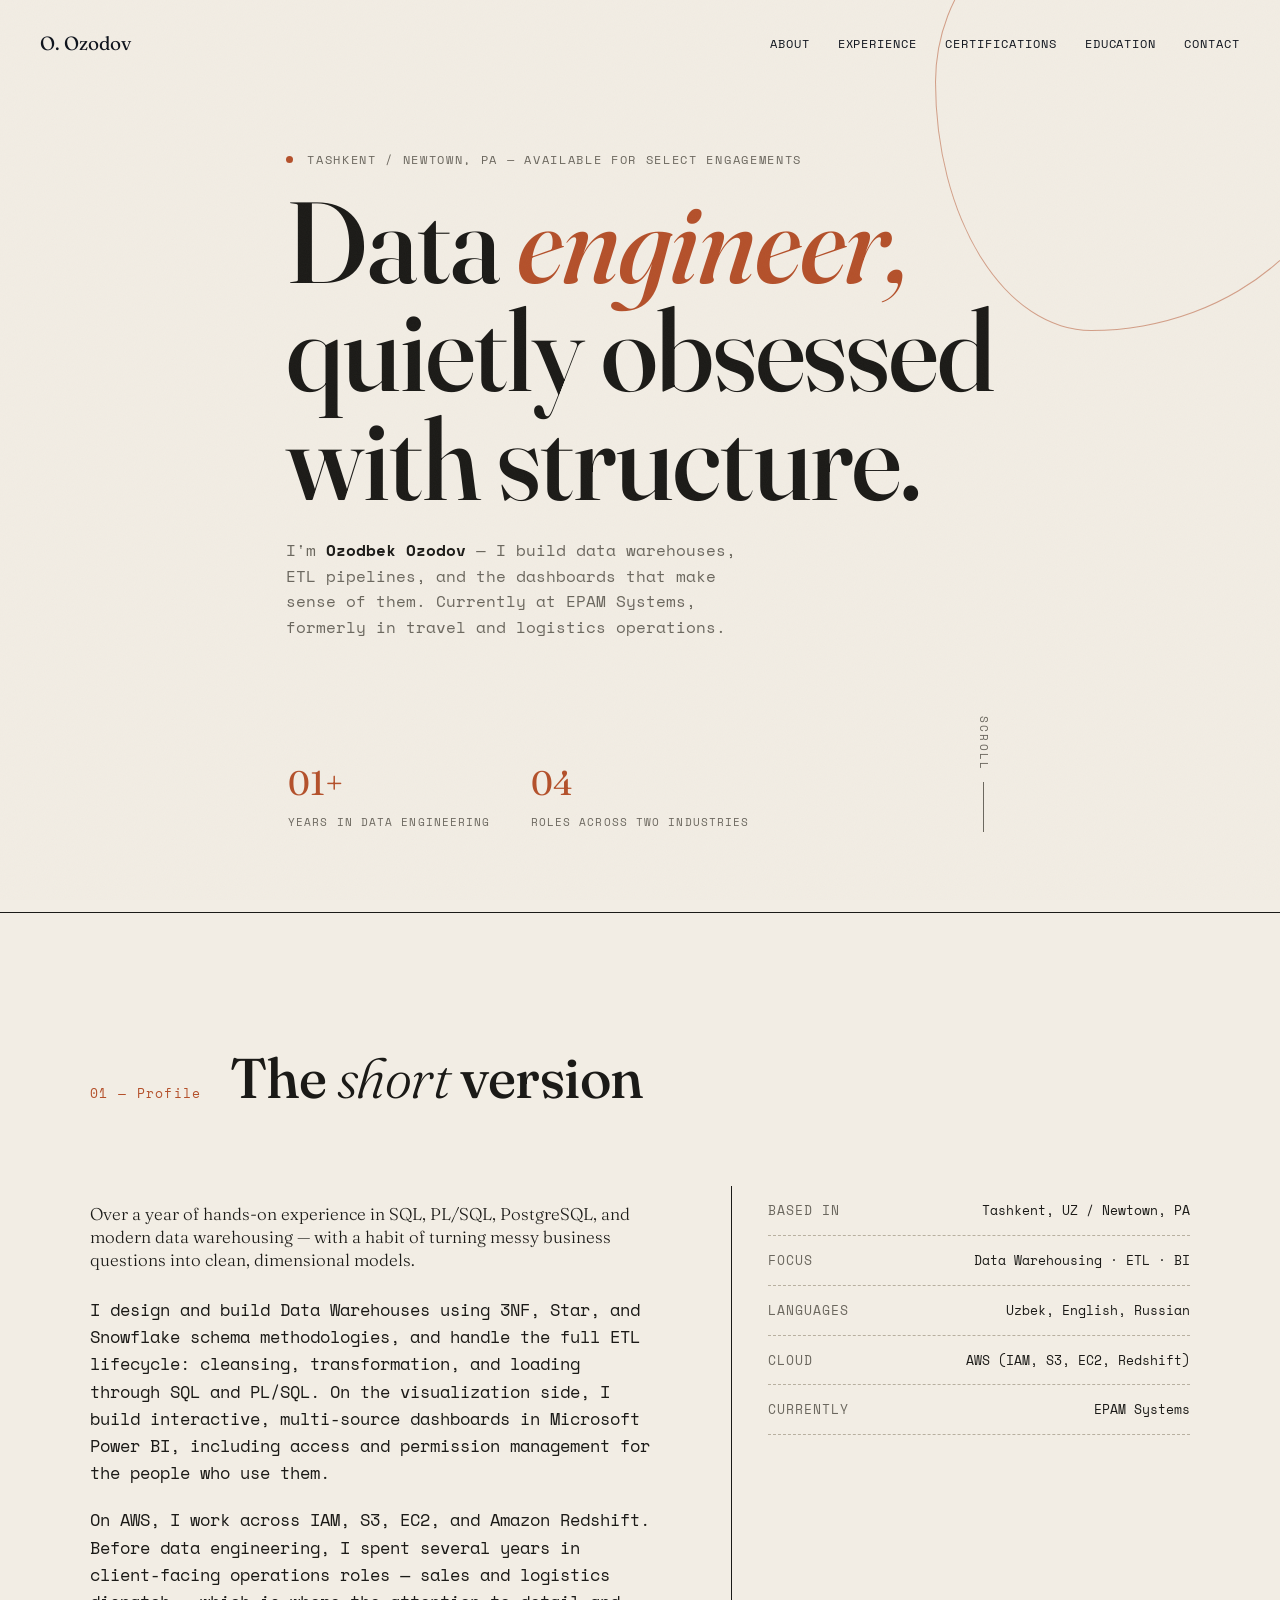
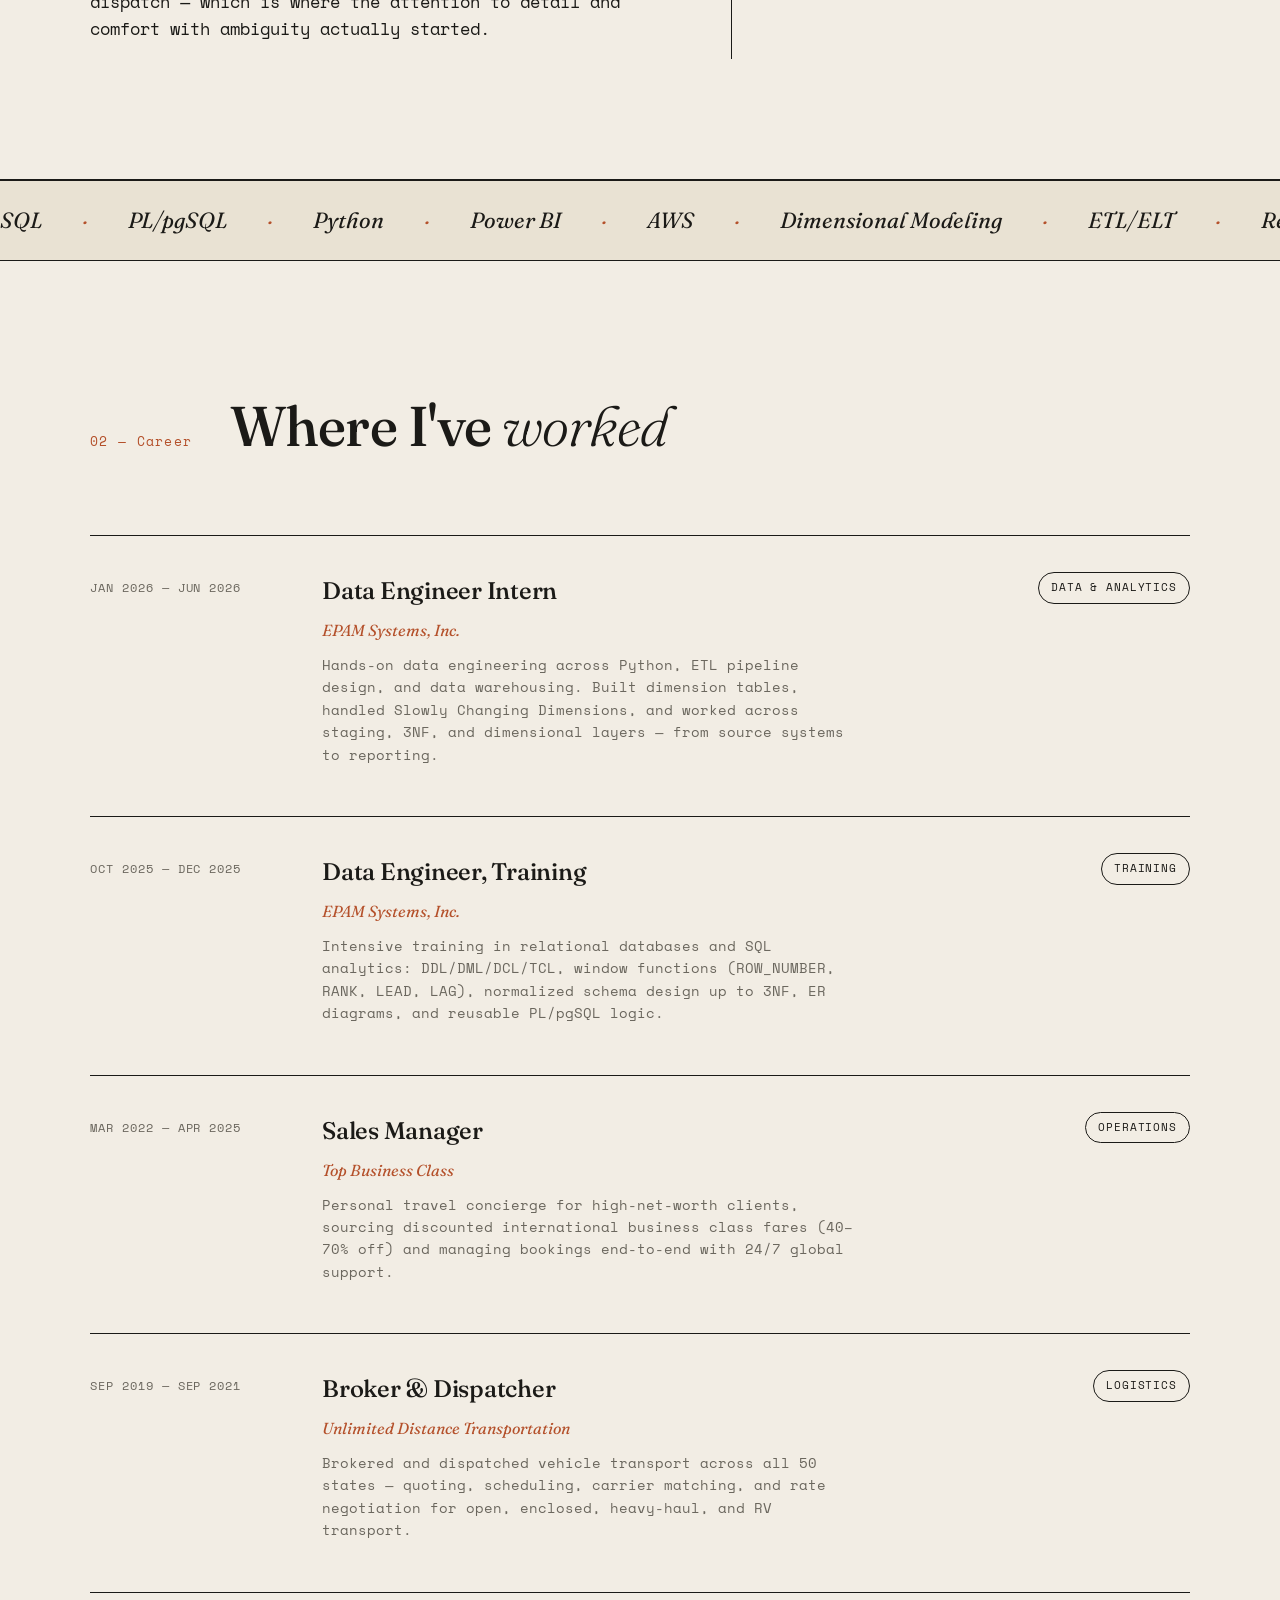
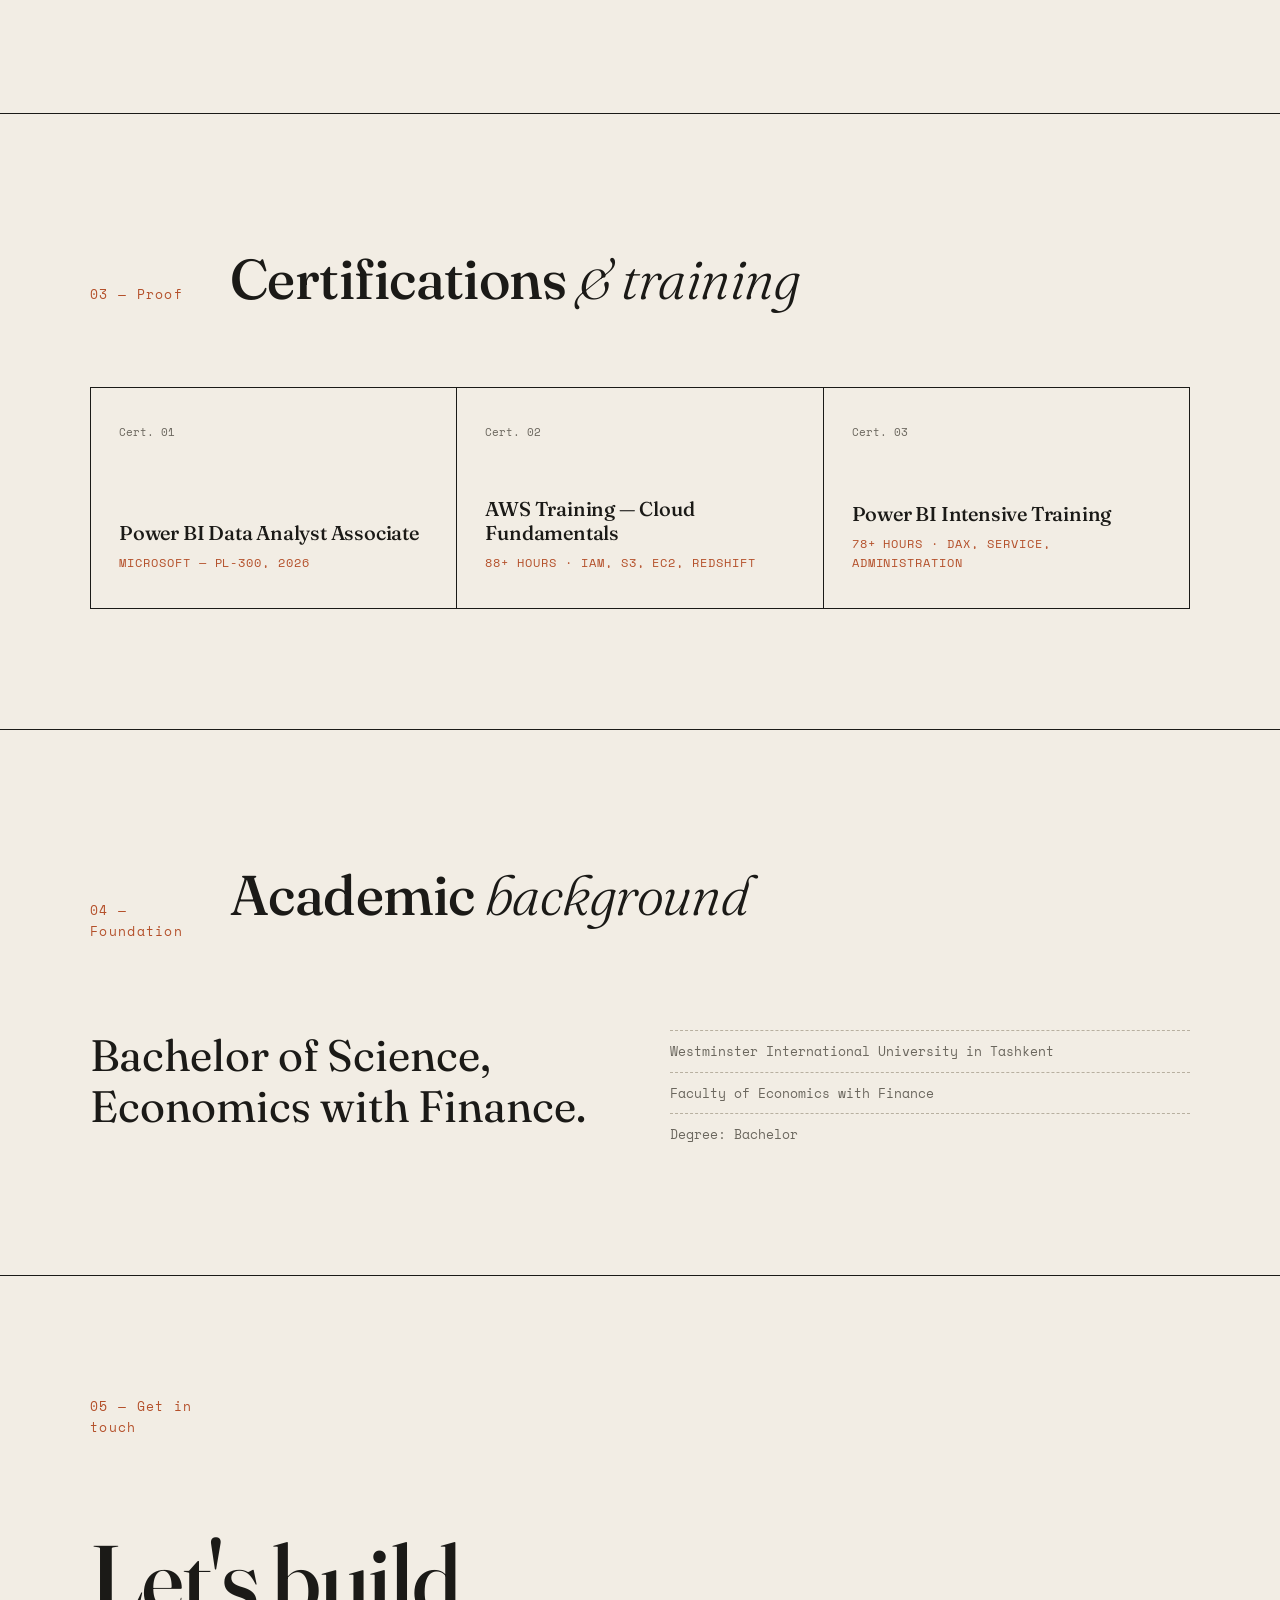
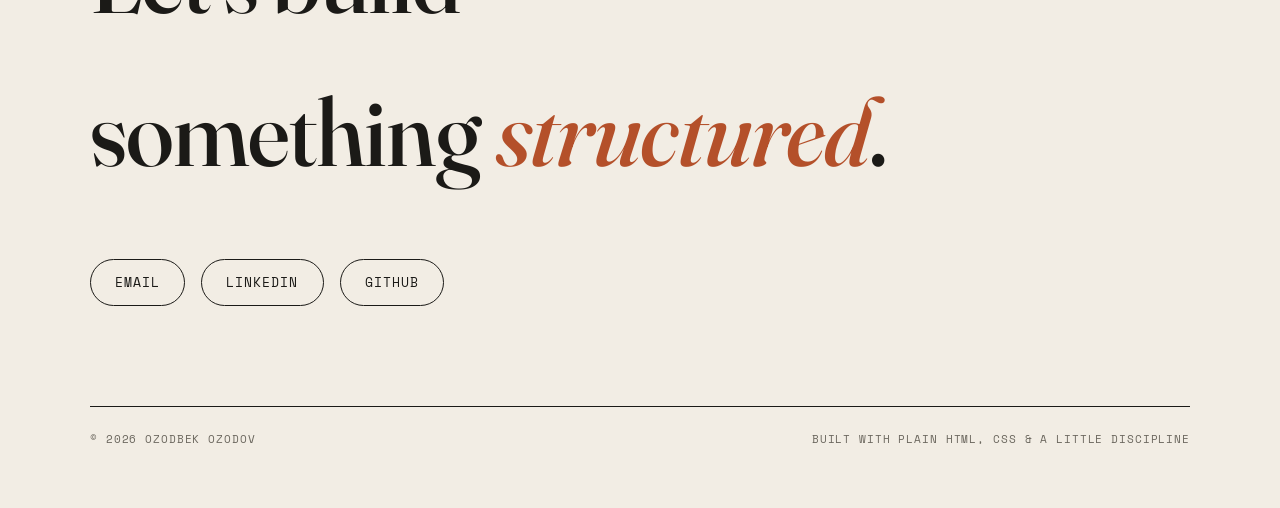
==== index.html @ 80b8d969 "Add portfolio website with index.html and styles.css Co-Authored-By: Claude Sonnet 5 <noreply@anthro" ====
<!DOCTYPE html>
<html lang="en">
<head>
<meta charset="UTF-8">
<meta name="viewport" content="width=device-width, initial-scale=1.0">
<title>Ozodbek Ozodov — Data Engineer</title>
<link rel="preconnect" href="https://fonts.googleapis.com">
<link rel="preconnect" href="https://fonts.gstatic.com" crossorigin>
<link href="https://fonts.googleapis.com/css2?family=Fraunces:ital,opsz,wght@0,9..144,300;0,9..144,500;1,9..144,400&family=Space+Mono:wght@400;700&display=swap" rel="stylesheet">
<link rel="stylesheet" href="styles.css">
</head>
<body>
<div class="noise"></div>

<header class="site">
  <div class="mark">O. Ozodov</div>
  <nav>
    <a href="#about">About</a>
    <a href="#experience">Experience</a>
    <a href="#certifications">Certifications</a>
    <a href="#education">Education</a>
    <a href="#contact">Contact</a>
  </nav>
</header>

<section class="hero">
  <div class="wrap">
    <div class="kicker"><span class="dot"></span> Tashkent / Newtown, PA — Available for select engagements</div>
    <h1>Data <em>engineer,</em><br>quietly obsessed<br>with structure.</h1>
    <p class="role">I'm <strong>Ozodbek Ozodov</strong> — I build data warehouses, ETL pipelines, and the dashboards that make sense of them. Currently at EPAM Systems, formerly in travel and logistics operations.</p>
  </div>
  <div class="wrap hero-foot">
    <div><div class="num">01+</div><div class="lbl">Years in Data Engineering</div></div>
    <div><div class="num">04</div><div class="lbl">Roles Across Two Industries</div></div>
    <div class="scroll-cue">Scroll</div>
  </div>
</section>

<section id="about">
  <div class="wrap">
    <div class="section-head">
      <div class="idx">01 — Profile</div>
      <h2>The <span class="italic">short</span> version</h2>
    </div>
    <div class="about-grid">
      <div>
        <p class="lede">Over a year of hands-on experience in SQL, PL/SQL, PostgreSQL, and modern data warehousing — with a habit of turning messy business questions into clean, dimensional models.</p>
        <p>I design and build Data Warehouses using 3NF, Star, and Snowflake schema methodologies, and handle the full ETL lifecycle: cleansing, transformation, and loading through SQL and PL/SQL. On the visualization side, I build interactive, multi-source dashboards in Microsoft Power BI, including access and permission management for the people who use them.</p>
        <p>On AWS, I work across IAM, S3, EC2, and Amazon Redshift. Before data engineering, I spent several years in client-facing operations roles — sales and logistics dispatch — which is where the attention to detail and comfort with ambiguity actually started.</p>
      </div>
      <div class="about-side">
        <div class="fact"><span>Based in</span><span>Tashkent, UZ / Newtown, PA</span></div>
        <div class="fact"><span>Focus</span><span>Data Warehousing · ETL · BI</span></div>
        <div class="fact"><span>Languages</span><span>Uzbek, English, Russian</span></div>
        <div class="fact"><span>Cloud</span><span>AWS (IAM, S3, EC2, Redshift)</span></div>
        <div class="fact"><span>Currently</span><span>EPAM Systems</span></div>
      </div>
    </div>
  </div>
</section>

<div class="marquee-wrap">
  <div class="marquee">
    <span>SQL</span><span class="acc">·</span><span>PL/pgSQL</span><span class="acc">·</span><span>Python</span><span class="acc">·</span><span>Power BI</span><span class="acc">·</span><span>AWS</span><span class="acc">·</span><span>Dimensional Modeling</span><span class="acc">·</span><span>ETL/ELT</span><span class="acc">·</span><span>Redshift</span><span class="acc">·</span>
    <span>SQL</span><span class="acc">·</span><span>PL/pgSQL</span><span class="acc">·</span><span>Python</span><span class="acc">·</span><span>Power BI</span><span class="acc">·</span><span>AWS</span><span class="acc">·</span><span>Dimensional Modeling</span><span class="acc">·</span><span>ETL/ELT</span><span class="acc">·</span><span>Redshift</span><span class="acc">·</span>
  </div>
</div>

<section id="experience">
  <div class="wrap">
    <div class="section-head">
      <div class="idx">02 — Career</div>
      <h2>Where I've <span class="italic">worked</span></h2>
    </div>

    <div class="exp-item">
      <div class="when">Jan 2026 — Jun 2026</div>
      <div>
        <h3>Data Engineer Intern</h3>
        <div class="org">EPAM Systems, Inc.</div>
        <p>Hands-on data engineering across Python, ETL pipeline design, and data warehousing. Built dimension tables, handled Slowly Changing Dimensions, and worked across staging, 3NF, and dimensional layers — from source systems to reporting.</p>
      </div>
      <div class="tag">Data &amp; Analytics</div>
    </div>

    <div class="exp-item">
      <div class="when">Oct 2025 — Dec 2025</div>
      <div>
        <h3>Data Engineer, Training</h3>
        <div class="org">EPAM Systems, Inc.</div>
        <p>Intensive training in relational databases and SQL analytics: DDL/DML/DCL/TCL, window functions (ROW_NUMBER, RANK, LEAD, LAG), normalized schema design up to 3NF, ER diagrams, and reusable PL/pgSQL logic.</p>
      </div>
      <div class="tag">Training</div>
    </div>

    <div class="exp-item">
      <div class="when">Mar 2022 — Apr 2025</div>
      <div>
        <h3>Sales Manager</h3>
        <div class="org">Top Business Class</div>
        <p>Personal travel concierge for high-net-worth clients, sourcing discounted international business class fares (40–70% off) and managing bookings end-to-end with 24/7 global support.</p>
      </div>
      <div class="tag">Operations</div>
    </div>

    <div class="exp-item">
      <div class="when">Sep 2019 — Sep 2021</div>
      <div>
        <h3>Broker &amp; Dispatcher</h3>
        <div class="org">Unlimited Distance Transportation</div>
        <p>Brokered and dispatched vehicle transport across all 50 states — quoting, scheduling, carrier matching, and rate negotiation for open, enclosed, heavy-haul, and RV transport.</p>
      </div>
      <div class="tag">Logistics</div>
    </div>
  </div>
</section>

<section id="certifications">
  <div class="wrap">
    <div class="section-head">
      <div class="idx">03 — Proof</div>
      <h2>Certifications <span class="italic">&amp; training</span></h2>
    </div>
    <div class="cert-list">
      <div class="cert-card">
        <div class="cnum">Cert. 01</div>
        <div>
          <h3>Power BI Data Analyst Associate</h3>
          <div class="issuer">Microsoft — PL-300, 2026</div>
        </div>
      </div>
      <div class="cert-card">
        <div class="cnum">Cert. 02</div>
        <div>
          <h3>AWS Training — Cloud Fundamentals</h3>
          <div class="issuer">88+ hours · IAM, S3, EC2, Redshift</div>
        </div>
      </div>
      <div class="cert-card">
        <div class="cnum">Cert. 03</div>
        <div>
          <h3>Power BI Intensive Training</h3>
          <div class="issuer">78+ hours · DAX, Service, Administration</div>
        </div>
      </div>
    </div>
  </div>
</section>

<section id="education">
  <div class="wrap">
    <div class="section-head">
      <div class="idx">04 — Foundation</div>
      <h2>Academic <span class="italic">background</span></h2>
    </div>
    <div class="edu-block">
      <div class="big">Bachelor of Science, Economics with Finance.</div>
      <div class="meta">
        <div>Westminster International University in Tashkent</div>
        <div>Faculty of Economics with Finance</div>
        <div>Degree: Bachelor</div>
      </div>
    </div>
  </div>
</section>

<footer id="contact">
  <div class="wrap">
    <div class="section-head">
      <div class="idx">05 — Get in touch</div>
    </div>
    <h2>Let's build<br>something <em style="font-style:italic;color:var(--rust);">structured</em>.</h2>
    <div class="social-row">
      <a href="mailto:ozodbek_ozodov@epam.com">Email</a>
      <a href="#" target="_blank" rel="noopener">LinkedIn</a>
      <a href="#" target="_blank" rel="noopener">GitHub</a>
    </div>
    <div class="foot-bottom">
      <span>© 2026 Ozodbek Ozodov</span>
      <span>Built with plain HTML, CSS &amp; a little discipline</span>
    </div>
  </div>
</footer>

</body>
</html>
---- styles.css ----
:root{
  --ink:#1b1a17;
  --paper:#f2ede4;
  --paper-2:#e9e2d3;
  --rust:#b4502a;
  --olive:#5c6a4f;
  --line:#1b1a17;
  --muted:#6b675e;
}
*{box-sizing:border-box;}
html{scroll-behavior:smooth;}
body{
  margin:0;
  background:var(--paper);
  color:var(--ink);
  font-family:'Space Mono', monospace;
  font-size:15px;
  line-height:1.6;
  -webkit-font-smoothing:antialiased;
}
::selection{background:var(--rust);color:var(--paper);}

h1,h2,h3{
  font-family:'Fraunces', serif;
  font-weight:500;
  margin:0;
  letter-spacing:-0.01em;
}

.noise{
  position:fixed; inset:0; pointer-events:none; opacity:.035; z-index:999;
  background-image:url("data:image/svg+xml,%3Csvg xmlns='http://www.w3.org/2000/svg' width='120' height='120'%3E%3Cfilter id='n'%3E%3CfeTurbulence type='fractalNoise' baseFrequency='0.9' numOctaves='2' stitchTiles='stitch'/%3E%3C/filter%3E%3Crect width='100%25' height='100%25' filter='url(%23n)'/%3E%3C/svg%3E");
}

.wrap{max-width:1180px; margin:0 auto; padding:0 40px;}

/* ---------- Header ---------- */
header.site{
  position:fixed; top:0; left:0; right:0; z-index:100;
  display:flex; justify-content:space-between; align-items:center;
  padding:28px 40px;
  mix-blend-mode:difference;
  color:#fff;
}
header.site .mark{font-family:'Fraunces',serif; font-size:19px;}
header.site nav{display:flex; gap:28px; font-size:12px; letter-spacing:.08em; text-transform:uppercase;}
header.site nav a{color:#fff; text-decoration:none; position:relative;}
header.site nav a::after{
  content:""; position:absolute; left:0; bottom:-4px; width:0; height:1px; background:#fff;
  transition:width .35s cubic-bezier(.65,0,.35,1);
}
header.site nav a:hover::after{width:100%;}

/* ---------- Hero ---------- */
.hero{
  position:relative;
  min-height:100vh;
  padding:150px 0 80px;
  display:flex; flex-direction:column; justify-content:space-between;
  border-bottom:1px solid var(--line);
  overflow:hidden;
}
.hero::before{
  content:"";
  position:absolute; top:-10%; right:-6%;
  width:420px; height:420px;
  border:1px solid var(--rust);
  border-radius:38% 62% 63% 37% / 41% 44% 56% 59%;
  opacity:.5;
}
.hero .kicker{
  display:flex; align-items:center; gap:14px;
  font-size:12px; letter-spacing:.14em; text-transform:uppercase; color:var(--muted);
}
.hero .kicker .dot{width:7px;height:7px;border-radius:50%;background:var(--rust);}
.hero h1{
  font-size:clamp(52px, 9vw, 128px);
  line-height:.94;
  margin-top:18px;
  max-width:14ch;
}
.hero h1 em{font-style:italic; color:var(--rust);}
.hero .role{
  margin-top:26px; max-width:480px;
  font-size:16px; color:var(--muted);
}
.hero .role strong{color:var(--ink); font-weight:700;}

.hero-foot{
  display:grid; grid-template-columns:1fr 1fr 1fr; gap:24px;
  align-items:end; margin-top:60px;
}
.hero-foot .num{
  font-family:'Fraunces',serif; font-size:34px; color:var(--rust);
}
.hero-foot .lbl{font-size:11px; text-transform:uppercase; letter-spacing:.1em; color:var(--muted); margin-top:4px;}
.scroll-cue{
  justify-self:end; writing-mode:vertical-rl; font-size:11px;
  text-transform:uppercase; letter-spacing:.2em; color:var(--muted);
  display:flex; align-items:center; gap:10px;
}
.scroll-cue::after{content:""; width:1px; height:50px; background:var(--muted); display:block;}

/* ---------- Section shell ---------- */
section{padding:120px 0; border-bottom:1px solid var(--line); position:relative;}
.section-head{
  display:grid; grid-template-columns:120px 1fr; gap:20px; margin-bottom:64px;
  align-items:baseline;
}
.section-head .idx{font-size:13px; color:var(--rust); letter-spacing:.1em;}
.section-head h2{font-size:clamp(34px,5vw,56px);}
.section-head h2 span.italic{font-style:italic; font-weight:300;}

/* ---------- About ---------- */
.about-grid{display:grid; grid-template-columns:1.1fr .9fr; gap:80px;}
.about-grid p{font-size:17px; max-width:56ch;}
.about-grid p + p{margin-top:20px;}
.lede{font-family:'Fraunces',serif; font-size:26px; line-height:1.35; font-weight:300; margin-bottom:24px;}
.about-side{border-left:1px solid var(--line); padding-left:36px;}
.fact{display:flex; justify-content:space-between; padding:14px 0; border-bottom:1px dashed #b8b0a0; font-size:13px;}
.fact span:first-child{color:var(--muted); text-transform:uppercase; letter-spacing:.08em;}

/* ---------- Experience ---------- */
.exp-item{
  display:grid; grid-template-columns:200px 1fr 160px; gap:32px;
  padding:36px 0; border-top:1px solid var(--line);
  align-items:start;
}
.exp-item:last-child{border-bottom:1px solid var(--line);}
.exp-item .when{font-size:12px; color:var(--muted); text-transform:uppercase; letter-spacing:.08em; padding-top:6px;}
.exp-item h3{font-size:24px; margin-bottom:8px;}
.exp-item .org{color:var(--rust); font-style:italic; font-family:'Fraunces',serif; font-size:16px;}
.exp-item p{font-size:14px; color:var(--muted); max-width:60ch; margin-top:10px;}
.exp-item .tag{
  justify-self:end; align-self:start;
  font-size:11px; text-transform:uppercase; letter-spacing:.08em;
  border:1px solid var(--ink); padding:6px 12px; border-radius:100px;
  white-space:nowrap;
}

/* ---------- Certifications ---------- */
.cert-list{display:grid; grid-template-columns:repeat(3,1fr); gap:1px; background:var(--line); border:1px solid var(--line);}
.cert-card{background:var(--paper); padding:36px 28px; min-height:220px; display:flex; flex-direction:column; justify-content:space-between;}
.cert-card .cnum{font-size:11px; color:var(--muted);}
.cert-card h3{font-size:20px; margin:20px 0 8px; line-height:1.2;}
.cert-card .issuer{font-size:12px; text-transform:uppercase; letter-spacing:.08em; color:var(--rust);}

/* ---------- Skills marquee ---------- */
.marquee-wrap{overflow:hidden; border-top:1px solid var(--line); border-bottom:1px solid var(--line); padding:22px 0; background:var(--paper-2);}
.marquee{display:flex; gap:40px; white-space:nowrap; animation:scroll 32s linear infinite;}
.marquee span{font-family:'Fraunces',serif; font-style:italic; font-size:22px; color:var(--ink);}
.marquee span.acc{color:var(--rust);}
@keyframes scroll{from{transform:translateX(0);} to{transform:translateX(-50%);}}

/* ---------- Education ---------- */
.edu-block{display:grid; grid-template-columns:1fr 1fr; gap:60px; align-items:center;}
.edu-block .big{font-family:'Fraunces',serif; font-size:clamp(28px,4vw,44px); line-height:1.15;}
.edu-block .meta{margin-top:24px; font-size:13px; color:var(--muted);}
.edu-block .meta div{padding:10px 0; border-top:1px dashed #b8b0a0;}

/* ---------- Contact / Footer ---------- */
footer{padding:120px 0 60px;}
footer h2{font-size:clamp(40px,8vw,96px); max-width:14ch;}
.social-row{display:flex; flex-wrap:wrap; gap:16px; margin-top:50px;}
.social-row a{
  border:1px solid var(--ink); border-radius:100px; padding:12px 24px;
  text-decoration:none; color:var(--ink); font-size:13px; text-transform:uppercase; letter-spacing:.08em;
  transition:background .3s ease, color .3s ease;
}
.social-row a:hover{background:var(--ink); color:var(--paper);}
.foot-bottom{
  display:flex; justify-content:space-between; margin-top:100px; padding-top:24px;
  border-top:1px solid var(--line); font-size:11px; color:var(--muted); text-transform:uppercase; letter-spacing:.08em;
}

@media (max-width:860px){
  .about-grid,.edu-block{grid-template-columns:1fr; gap:36px;}
  .about-side{border-left:none; border-top:1px solid var(--line); padding-left:0; padding-top:24px;}
  .exp-item{grid-template-columns:1fr; gap:10px;}
  .exp-item .tag{justify-self:start;}
  .cert-list{grid-template-columns:1fr;}
  .section-head{grid-template-columns:1fr; gap:8px;}
  header.site nav{display:none;}
  .wrap{padding:0 22px;}
}
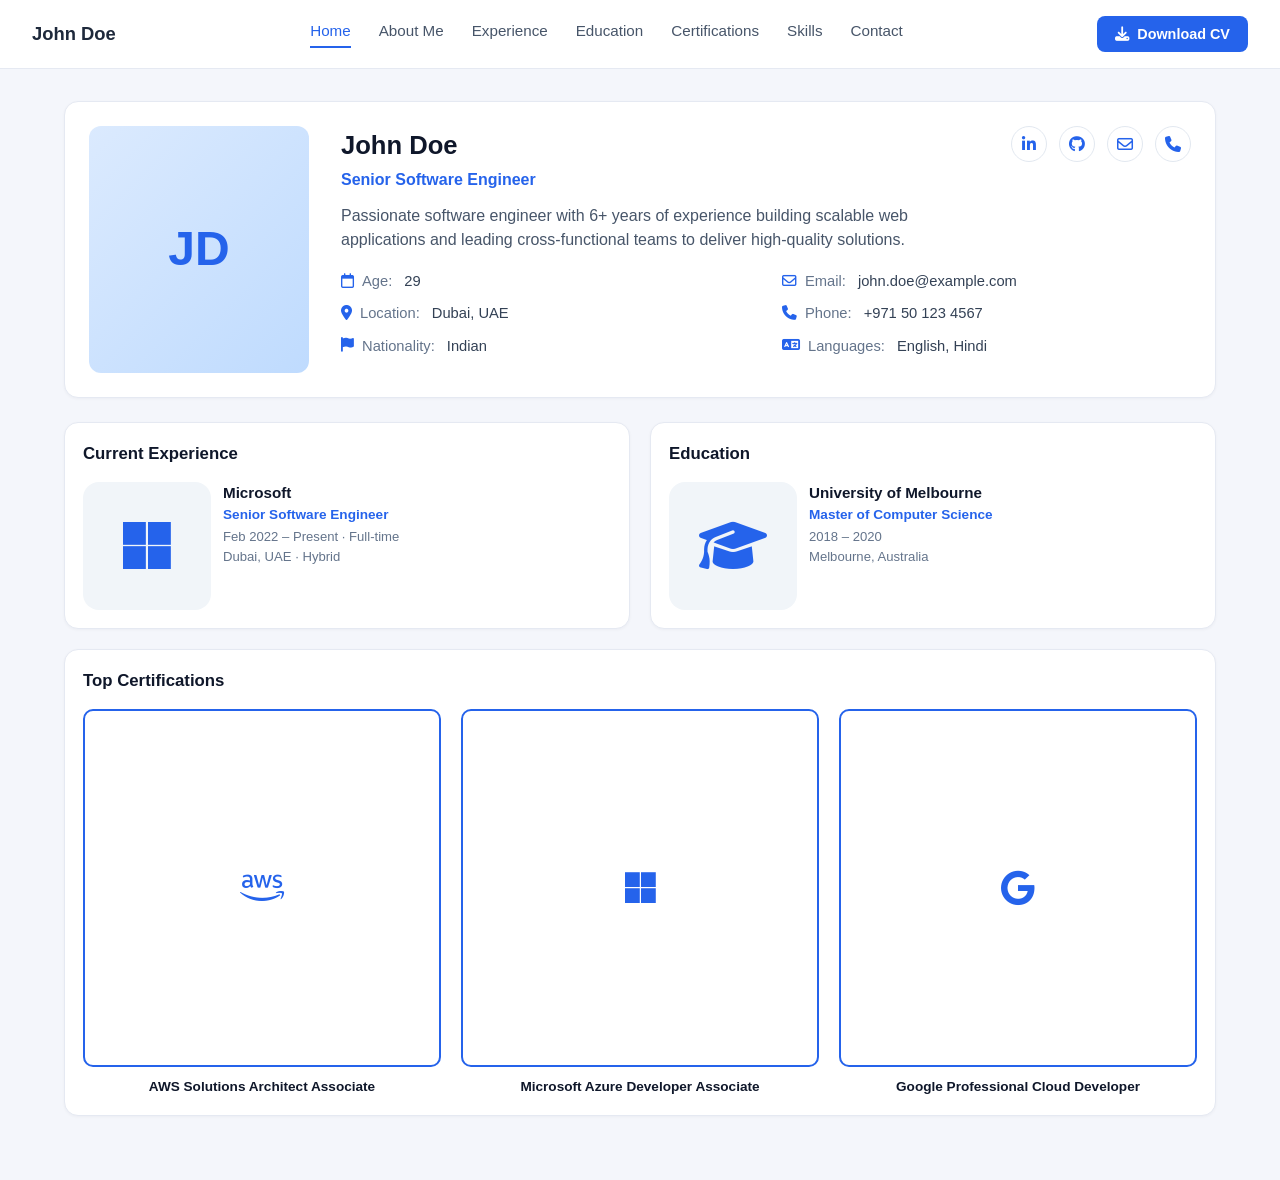
==== commit af5f8927: "Add multi-page portfolio site with per-page HTML/CSS layouts" ====
--- a/index.html
+++ b/index.html
@@ -3,184 +3,94 @@
 <head>
 <meta charset="UTF-8">
 <meta name="viewport" content="width=device-width, initial-scale=1.0">
-<title>Ozodbek Ozodov — Data Engineer</title>
-<link rel="preconnect" href="https://fonts.googleapis.com">
-<link rel="preconnect" href="https://fonts.gstatic.com" crossorigin>
-<link href="https://fonts.googleapis.com/css2?family=Fraunces:ital,opsz,wght@0,9..144,300;0,9..144,500;1,9..144,400&family=Space+Mono:wght@400;700&display=swap" rel="stylesheet">
-<link rel="stylesheet" href="styles.css">
+<title>John Doe | Home</title>
+<link rel="stylesheet" href="css/style.css">
+<link rel="stylesheet" href="https://cdnjs.cloudflare.com/ajax/libs/font-awesome/6.5.1/css/all.min.css">
 </head>
 <body>
-<div class="noise"></div>
+<nav class="navbar">
+  <div class="logo">John Doe</div>
+  <div class="nav-links">
+    <a href="index.html" class="active">Home</a>
+    <a href="about.html">About Me</a>
+    <a href="experience.html">Experience</a>
+    <a href="education.html">Education</a>
+    <a href="certifications.html">Certifications</a>
+    <a href="skills.html">Skills</a>
+    <a href="contact.html">Contact</a>
+  </div>
+  <button class="btn-primary"><i class="fa-solid fa-download"></i> Download CV</button>
+</nav>
 
-<header class="site">
-  <div class="mark">O. Ozodov</div>
-  <nav>
-    <a href="#about">About</a>
-    <a href="#experience">Experience</a>
-    <a href="#certifications">Certifications</a>
-    <a href="#education">Education</a>
-    <a href="#contact">Contact</a>
-  </nav>
-</header>
+<main class="container">
+  <section class="profile-section">
+    <div class="profile-photo">JD</div>
+    <div class="profile-info">
+      <h1>John Doe</h1>
+      <p class="role">Senior Software Engineer</p>
+      <p class="bio">Passionate software engineer with 6+ years of experience building scalable web applications and leading cross-functional teams to deliver high-quality solutions.</p>
 
-<section class="hero">
-  <div class="wrap">
-    <div class="kicker"><span class="dot"></span> Tashkent / Newtown, PA — Available for select engagements</div>
-    <h1>Data <em>engineer,</em><br>quietly obsessed<br>with structure.</h1>
-    <p class="role">I'm <strong>Ozodbek Ozodov</strong> — I build data warehouses, ETL pipelines, and the dashboards that make sense of them. Currently at EPAM Systems, formerly in travel and logistics operations.</p>
-  </div>
-  <div class="wrap hero-foot">
-    <div><div class="num">01+</div><div class="lbl">Years in Data Engineering</div></div>
-    <div><div class="num">04</div><div class="lbl">Roles Across Two Industries</div></div>
-    <div class="scroll-cue">Scroll</div>
-  </div>
-</section>
+      <div class="detail-grid">
+        <div class="detail-item"><i class="fa-regular fa-calendar icon"></i><span class="label">Age:</span> 29</div>
+        <div class="detail-item"><i class="fa-regular fa-envelope icon"></i><span class="label">Email:</span> john.doe@example.com</div>
+        <div class="detail-item"><i class="fa-solid fa-location-dot icon"></i><span class="label">Location:</span> Dubai, UAE</div>
+        <div class="detail-item"><i class="fa-solid fa-phone icon"></i><span class="label">Phone:</span> +971 50 123 4567</div>
+        <div class="detail-item"><i class="fa-solid fa-flag icon"></i><span class="label">Nationality:</span> Indian</div>
+        <div class="detail-item"><i class="fa-solid fa-language icon"></i><span class="label">Languages:</span> English, Hindi</div>
+      </div>
 
-<section id="about">
-  <div class="wrap">
-    <div class="section-head">
-      <div class="idx">01 — Profile</div>
-      <h2>The <span class="italic">short</span> version</h2>
-    </div>
-    <div class="about-grid">
-      <div>
-        <p class="lede">Over a year of hands-on experience in SQL, PL/SQL, PostgreSQL, and modern data warehousing — with a habit of turning messy business questions into clean, dimensional models.</p>
-        <p>I design and build Data Warehouses using 3NF, Star, and Snowflake schema methodologies, and handle the full ETL lifecycle: cleansing, transformation, and loading through SQL and PL/SQL. On the visualization side, I build interactive, multi-source dashboards in Microsoft Power BI, including access and permission management for the people who use them.</p>
-        <p>On AWS, I work across IAM, S3, EC2, and Amazon Redshift. Before data engineering, I spent several years in client-facing operations roles — sales and logistics dispatch — which is where the attention to detail and comfort with ambiguity actually started.</p>
-      </div>
-      <div class="about-side">
-        <div class="fact"><span>Based in</span><span>Tashkent, UZ / Newtown, PA</span></div>
-        <div class="fact"><span>Focus</span><span>Data Warehousing · ETL · BI</span></div>
-        <div class="fact"><span>Languages</span><span>Uzbek, English, Russian</span></div>
-        <div class="fact"><span>Cloud</span><span>AWS (IAM, S3, EC2, Redshift)</span></div>
-        <div class="fact"><span>Currently</span><span>EPAM Systems</span></div>
+      <div class="social-icons">
+        <a href="#" aria-label="LinkedIn"><i class="fa-brands fa-linkedin-in"></i></a>
+        <a href="#" aria-label="GitHub"><i class="fa-brands fa-github"></i></a>
+        <a href="#" aria-label="Email"><i class="fa-regular fa-envelope"></i></a>
+        <a href="#" aria-label="Phone"><i class="fa-solid fa-phone"></i></a>
       </div>
     </div>
-  </div>
-</section>
+  </section>
 
-<div class="marquee-wrap">
-  <div class="marquee">
-    <span>SQL</span><span class="acc">·</span><span>PL/pgSQL</span><span class="acc">·</span><span>Python</span><span class="acc">·</span><span>Power BI</span><span class="acc">·</span><span>AWS</span><span class="acc">·</span><span>Dimensional Modeling</span><span class="acc">·</span><span>ETL/ELT</span><span class="acc">·</span><span>Redshift</span><span class="acc">·</span>
-    <span>SQL</span><span class="acc">·</span><span>PL/pgSQL</span><span class="acc">·</span><span>Python</span><span class="acc">·</span><span>Power BI</span><span class="acc">·</span><span>AWS</span><span class="acc">·</span><span>Dimensional Modeling</span><span class="acc">·</span><span>ETL/ELT</span><span class="acc">·</span><span>Redshift</span><span class="acc">·</span>
-  </div>
-</div>
-
-<section id="experience">
-  <div class="wrap">
-    <div class="section-head">
-      <div class="idx">02 — Career</div>
-      <h2>Where I've <span class="italic">worked</span></h2>
-    </div>
-
-    <div class="exp-item">
-      <div class="when">Jan 2026 — Jun 2026</div>
-      <div>
-        <h3>Data Engineer Intern</h3>
-        <div class="org">EPAM Systems, Inc.</div>
-        <p>Hands-on data engineering across Python, ETL pipeline design, and data warehousing. Built dimension tables, handled Slowly Changing Dimensions, and worked across staging, 3NF, and dimensional layers — from source systems to reporting.</p>
-      </div>
-      <div class="tag">Data &amp; Analytics</div>
-    </div>
-
-    <div class="exp-item">
-      <div class="when">Oct 2025 — Dec 2025</div>
-      <div>
-        <h3>Data Engineer, Training</h3>
-        <div class="org">EPAM Systems, Inc.</div>
-        <p>Intensive training in relational databases and SQL analytics: DDL/DML/DCL/TCL, window functions (ROW_NUMBER, RANK, LEAD, LAG), normalized schema design up to 3NF, ER diagrams, and reusable PL/pgSQL logic.</p>
-      </div>
-      <div class="tag">Training</div>
-    </div>
-
-    <div class="exp-item">
-      <div class="when">Mar 2022 — Apr 2025</div>
-      <div>
-        <h3>Sales Manager</h3>
-        <div class="org">Top Business Class</div>
-        <p>Personal travel concierge for high-net-worth clients, sourcing discounted international business class fares (40–70% off) and managing bookings end-to-end with 24/7 global support.</p>
-      </div>
-      <div class="tag">Operations</div>
-    </div>
-
-    <div class="exp-item">
-      <div class="when">Sep 2019 — Sep 2021</div>
-      <div>
-        <h3>Broker &amp; Dispatcher</h3>
-        <div class="org">Unlimited Distance Transportation</div>
-        <p>Brokered and dispatched vehicle transport across all 50 states — quoting, scheduling, carrier matching, and rate negotiation for open, enclosed, heavy-haul, and RV transport.</p>
-      </div>
-      <div class="tag">Logistics</div>
-    </div>
-  </div>
-</section>
-
-<section id="certifications">
-  <div class="wrap">
-    <div class="section-head">
-      <div class="idx">03 — Proof</div>
-      <h2>Certifications <span class="italic">&amp; training</span></h2>
-    </div>
-    <div class="cert-list">
-      <div class="cert-card">
-        <div class="cnum">Cert. 01</div>
-        <div>
-          <h3>Power BI Data Analyst Associate</h3>
-          <div class="issuer">Microsoft — PL-300, 2026</div>
-        </div>
-      </div>
-      <div class="cert-card">
-        <div class="cnum">Cert. 02</div>
-        <div>
-          <h3>AWS Training — Cloud Fundamentals</h3>
-          <div class="issuer">88+ hours · IAM, S3, EC2, Redshift</div>
-        </div>
-      </div>
-      <div class="cert-card">
-        <div class="cnum">Cert. 03</div>
-        <div>
-          <h3>Power BI Intensive Training</h3>
-          <div class="issuer">78+ hours · DAX, Service, Administration</div>
+  <section class="summary-grid">
+    <div class="card">
+      <div class="card-title">Current Experience</div>
+      <div class="entry-row">
+        <div class="logo-badge"><i class="fa-brands fa-microsoft"></i></div>
+        <div class="body">
+          <div class="entry-title">Microsoft</div>
+          <div class="entry-sub">Senior Software Engineer</div>
+          <div class="entry-meta">Feb 2022 – Present · Full-time<br>Dubai, UAE · Hybrid</div>
         </div>
       </div>
     </div>
-  </div>
-</section>
 
-<section id="education">
-  <div class="wrap">
-    <div class="section-head">
-      <div class="idx">04 — Foundation</div>
-      <h2>Academic <span class="italic">background</span></h2>
-    </div>
-    <div class="edu-block">
-      <div class="big">Bachelor of Science, Economics with Finance.</div>
-      <div class="meta">
-        <div>Westminster International University in Tashkent</div>
-        <div>Faculty of Economics with Finance</div>
-        <div>Degree: Bachelor</div>
+    <div class="card">
+      <div class="card-title">Education</div>
+      <div class="entry-row">
+        <div class="logo-badge"><i class="fa-solid fa-graduation-cap"></i></div>
+        <div class="body">
+          <div class="entry-title">University of Melbourne</div>
+          <div class="entry-sub">Master of Computer Science</div>
+          <div class="entry-meta">2018 – 2020<br>Melbourne, Australia</div>
+        </div>
       </div>
     </div>
-  </div>
-</section>
 
-<footer id="contact">
-  <div class="wrap">
-    <div class="section-head">
-      <div class="idx">05 — Get in touch</div>
+    <div class="card full-width">
+      <div class="card-title">Top Certifications</div>
+      <div class="cert-icons">
+        <div class="cert-icon-item">
+          <div class="cert-badge"><i class="fa-brands fa-aws"></i></div>
+          <div class="cert-icon-name">AWS Solutions Architect Associate</div>
+        </div>
+        <div class="cert-icon-item">
+          <div class="cert-badge"><i class="fa-brands fa-microsoft"></i></div>
+          <div class="cert-icon-name">Microsoft Azure Developer Associate</div>
+        </div>
+        <div class="cert-icon-item">
+          <div class="cert-badge"><i class="fa-brands fa-google"></i></div>
+          <div class="cert-icon-name">Google Professional Cloud Developer</div>
+        </div>
+      </div>
     </div>
-    <h2>Let's build<br>something <em style="font-style:italic;color:var(--rust);">structured</em>.</h2>
-    <div class="social-row">
-      <a href="mailto:ozodbek_ozodov@epam.com">Email</a>
-      <a href="#" target="_blank" rel="noopener">LinkedIn</a>
-      <a href="#" target="_blank" rel="noopener">GitHub</a>
-    </div>
-    <div class="foot-bottom">
-      <span>© 2026 Ozodbek Ozodov</span>
-      <span>Built with plain HTML, CSS &amp; a little discipline</span>
-    </div>
-  </div>
-</footer>
-
+  </section>
+</main>
 </body>
 </html>
--- a/css/style.css
+++ b/css/style.css
@@ -0,0 +1,634 @@
+/* ==========================================================================
+   Global / Reset
+   ========================================================================== */
+* {
+  box-sizing: border-box;
+  margin: 0;
+  padding: 0;
+}
+
+body {
+  font-family: "Segoe UI", Roboto, Helvetica, Arial, sans-serif;
+  background: #f4f6fb;
+  color: #1e293b;
+  line-height: 1.5;
+}
+
+a {
+  text-decoration: none;
+  color: inherit;
+}
+
+ul {
+  list-style: none;
+}
+
+.container {
+  max-width: 1200px;
+  margin: 0 auto;
+  padding: 32px 24px 64px;
+}
+
+/* ==========================================================================
+   Navbar
+   ========================================================================== */
+.navbar {
+  display: flex;
+  align-items: center;
+  justify-content: space-between;
+  background: #fff;
+  padding: 16px 32px;
+  border-bottom: 1px solid #e5e9f2;
+  position: sticky;
+  top: 0;
+  z-index: 100;
+}
+
+.navbar .logo {
+  font-size: 1.15rem;
+  font-weight: 700;
+  color: #1e293b;
+}
+
+.nav-links {
+  display: flex;
+  gap: 28px;
+}
+
+.nav-links a {
+  font-size: 0.95rem;
+  color: #475569;
+  font-weight: 500;
+  padding-bottom: 4px;
+  border-bottom: 2px solid transparent;
+  transition: color 0.2s ease, border-color 0.2s ease;
+}
+
+.nav-links a:hover {
+  color: #2563eb;
+}
+
+.nav-links a.active {
+  color: #2563eb;
+  border-bottom-color: #2563eb;
+}
+
+.btn-primary {
+  display: inline-flex;
+  align-items: center;
+  gap: 8px;
+  background: #2563eb;
+  color: #fff;
+  border: none;
+  padding: 10px 18px;
+  border-radius: 8px;
+  font-size: 0.9rem;
+  font-weight: 600;
+  cursor: pointer;
+  transition: background 0.2s ease;
+}
+
+.btn-primary:hover {
+  background: #1d4ed8;
+}
+
+/* ==========================================================================
+   Page Heading
+   ========================================================================== */
+.page-title {
+  font-size: 1.6rem;
+  font-weight: 700;
+  margin-bottom: 24px;
+  color: #0f172a;
+}
+
+/* ==========================================================================
+   Cards
+   ========================================================================== */
+.card {
+  background: #fff;
+  border: 1px solid #e5e9f2;
+  border-radius: 14px;
+  padding: 24px;
+  box-shadow: 0 1px 3px rgba(15, 23, 42, 0.04);
+}
+
+.card-title {
+  font-size: 1.05rem;
+  font-weight: 700;
+  margin-bottom: 16px;
+  color: #0f172a;
+}
+
+/* ==========================================================================
+   About Me / Home shared layout
+   ========================================================================== */
+.profile-section {
+  display: grid;
+  grid-template-columns: 220px 1fr;
+  gap: 32px;
+  margin-bottom: 24px;
+  background: #fff;
+  border: 1px solid #e5e9f2;
+  border-radius: 14px;
+  padding: 24px;
+  box-shadow: 0 1px 3px rgba(15, 23, 42, 0.04);
+  position: relative;
+}
+
+.profile-photo {
+  width: 100%;
+  height: 100%;
+  border-radius: 12px;
+  object-fit: cover;
+  background: linear-gradient(135deg, #dbeafe, #bfdbfe);
+  display: flex;
+  align-items: center;
+  justify-content: center;
+  font-size: 3rem;
+  font-weight: 700;
+  color: #2563eb;
+}
+
+.profile-info h1 {
+  font-size: 1.6rem;
+  color: #0f172a;
+  margin-bottom: 4px;
+}
+
+.profile-info .role {
+  color: #2563eb;
+  font-weight: 600;
+  margin-bottom: 12px;
+}
+
+.profile-info .bio {
+  color: #475569;
+  margin-bottom: 18px;
+  max-width: 640px;
+}
+
+.detail-grid {
+  display: grid;
+  grid-template-columns: 1fr 1fr;
+  gap: 10px 32px;
+  margin-bottom: 16px;
+}
+
+.detail-item {
+  display: flex;
+  align-items: center;
+  gap: 8px;
+  font-size: 0.92rem;
+  color: #334155;
+}
+
+.detail-item .icon {
+  color: #2563eb;
+}
+
+.detail-item .label {
+  color: #64748b;
+  margin-right: 4px;
+}
+
+.social-icons {
+  display: flex;
+  gap: 12px;
+  position: absolute;
+  top: 24px;
+  right: 24px;
+}
+
+.social-icons a {
+  width: 36px;
+  height: 36px;
+  border-radius: 50%;
+  border: 1px solid #e2e8f0;
+  display: flex;
+  align-items: center;
+  justify-content: center;
+  color: #2563eb;
+  transition: background 0.2s ease;
+}
+
+.social-icons a:hover {
+  background: #eff6ff;
+}
+
+.linkedin-line {
+  display: flex;
+  align-items: center;
+  gap: 8px;
+  margin-top: 14px;
+  font-size: 0.92rem;
+  color: #334155;
+}
+
+.linkedin-line .icon {
+  color: #2563eb;
+}
+
+/* three summary cards row on home page */
+.summary-grid {
+  display: grid;
+  grid-template-columns: repeat(2, 1fr);
+  gap: 20px;
+}
+
+.summary-grid .full-width {
+  grid-column: 1 / -1;
+}
+
+.summary-grid .card {
+  padding: 18px;
+}
+
+.entry-row {
+  display: flex;
+  gap: 12px;
+  align-items: flex-start;
+}
+
+.logo-badge {
+  width: 128px;
+  height: 128px;
+  border-radius: 16px;
+  background: #f1f5f9;
+  display: flex;
+  align-items: center;
+  justify-content: center;
+  font-weight: 700;
+  font-size: 3.4rem;
+  color: #2563eb;
+  flex-shrink: 0;
+}
+
+.entry-title {
+  font-weight: 700;
+  color: #0f172a;
+  font-size: 0.95rem;
+}
+
+.entry-sub {
+  color: #2563eb;
+  font-size: 0.85rem;
+  font-weight: 600;
+}
+
+.entry-meta {
+  color: #64748b;
+  font-size: 0.82rem;
+  margin-top: 2px;
+}
+
+.cert-icons {
+  display: grid;
+  grid-template-columns: repeat(3, 1fr);
+  gap: 20px;
+  width: 100%;
+}
+
+.cert-icon-item {
+  display: flex;
+  flex-direction: column;
+  align-items: center;
+  gap: 10px;
+  text-align: center;
+}
+
+.cert-badge {
+  width: 100%;
+  aspect-ratio: 1 / 1;
+  border: 2px solid #2563eb;
+  border-radius: 10px;
+  display: flex;
+  align-items: center;
+  justify-content: center;
+  font-size: 2.2rem;
+  color: #2563eb;
+}
+
+.cert-icon-name {
+  font-size: 0.85rem;
+  font-weight: 600;
+  color: #0f172a;
+}
+
+/* ==========================================================================
+   About page: two-column info grid + what-i-do / interests + drives strip
+   ========================================================================== */
+.two-col-grid {
+  display: grid;
+  grid-template-columns: 1fr 1fr;
+  gap: 12px 40px;
+  margin-bottom: 28px;
+}
+
+.what-grid {
+  display: grid;
+  grid-template-columns: 1fr 1fr;
+  gap: 24px;
+  margin-bottom: 24px;
+}
+
+.check-list li {
+  display: flex;
+  align-items: center;
+  gap: 10px;
+  padding: 8px 0;
+  font-size: 0.92rem;
+  color: #334155;
+}
+
+.check-list li .icon {
+  color: #2563eb;
+}
+
+.drives-strip {
+  display: grid;
+  grid-template-columns: repeat(4, 1fr);
+  gap: 16px;
+}
+
+.drives-strip .drive-item {
+  display: flex;
+  align-items: center;
+  gap: 12px;
+  font-size: 0.85rem;
+  color: #334155;
+}
+
+.drives-strip .drive-icon {
+  width: 38px;
+  height: 38px;
+  border-radius: 8px;
+  background: #eff6ff;
+  color: #2563eb;
+  display: flex;
+  align-items: center;
+  justify-content: center;
+  flex-shrink: 0;
+}
+
+/* ==========================================================================
+   Experience / Education pages: list of stacked cards
+   ========================================================================== */
+.stack-list {
+  display: flex;
+  flex-direction: column;
+  gap: 20px;
+}
+
+.list-card {
+  display: flex;
+  gap: 16px;
+  align-items: flex-start;
+  justify-content: space-between;
+  min-height: 150px;
+  position: relative;
+  padding-bottom: 56px;
+}
+
+.list-card .left {
+  display: flex;
+  gap: 14px;
+  flex: 1;
+}
+
+.list-card .body {
+  flex: 1;
+}
+
+.list-card .desc {
+  color: #64748b;
+  font-size: 0.88rem;
+  margin-top: 8px;
+  max-width: 600px;
+}
+
+.expand-details {
+  display: none;
+  margin-top: 12px;
+  max-width: 600px;
+}
+
+.expand-details.show {
+  display: block;
+}
+
+.see-more-btn {
+  display: inline-flex;
+  align-items: center;
+  position: absolute;
+  bottom: 24px;
+  right: 24px;
+  margin-top: 0;
+  background: none;
+  border: none;
+  color: #2563eb;
+  font-weight: 600;
+  font-size: 0.85rem;
+  cursor: pointer;
+  padding: 0;
+}
+
+.see-more-btn:hover {
+  text-decoration: underline;
+}
+
+.tag-group {
+  display: flex;
+  flex-wrap: wrap;
+  gap: 8px;
+  max-width: 160px;
+  align-content: flex-start;
+}
+
+.tag {
+  background: #eff6ff;
+  color: #2563eb;
+  font-size: 0.78rem;
+  font-weight: 600;
+  padding: 4px 10px;
+  border-radius: 6px;
+  white-space: nowrap;
+}
+
+.skills-gained-label {
+  font-size: 0.8rem;
+  font-weight: 700;
+  color: #0f172a;
+  margin-bottom: 8px;
+}
+
+/* Education modules */
+.module-tags,
+.gained-tags {
+  display: flex;
+  flex-wrap: wrap;
+  gap: 8px;
+  margin-top: 8px;
+}
+
+.module-tags .tag,
+.gained-tags .tag {
+  background: #f1f5f9;
+  color: #334155;
+}
+
+.gained-tags .tag {
+  background: #eff6ff;
+  color: #2563eb;
+}
+
+.section-label {
+  font-size: 0.78rem;
+  font-weight: 700;
+  color: #64748b;
+  margin: 12px 0 4px;
+  text-transform: uppercase;
+  letter-spacing: 0.02em;
+}
+
+/* ==========================================================================
+   Certifications page
+   ========================================================================== */
+.cert-list {
+  display: flex;
+  flex-direction: column;
+  gap: 20px;
+}
+
+.cert-card {
+  display: grid;
+  grid-template-columns: 1fr 1fr;
+  gap: 24px;
+  align-items: stretch;
+}
+
+.cert-image {
+  width: 100%;
+  aspect-ratio: 3 / 2;
+  border: 2px solid #2563eb;
+  border-radius: 10px;
+  display: flex;
+  align-items: center;
+  justify-content: center;
+  text-align: center;
+  font-size: 1.1rem;
+  font-weight: 700;
+  color: #1e293b;
+  padding: 16px;
+  overflow: hidden;
+}
+
+.cert-image img {
+  max-width: 100%;
+  max-height: 100%;
+  object-fit: contain;
+}
+
+.cert-name {
+  font-weight: 700;
+  color: #0f172a;
+  font-size: 1rem;
+}
+
+.cert-issuer {
+  color: #2563eb;
+  font-weight: 600;
+  font-size: 0.85rem;
+  margin: 2px 0 6px;
+}
+
+.cert-dates {
+  color: #64748b;
+  font-size: 0.82rem;
+  margin-bottom: 8px;
+}
+
+.cert-desc {
+  color: #475569;
+  font-size: 0.87rem;
+  margin-bottom: 8px;
+}
+
+.cert-card .tag-group {
+  max-width: 100%;
+}
+
+/* ==========================================================================
+   Skills page
+   ========================================================================== */
+.skills-grid {
+  display: grid;
+  grid-template-columns: repeat(5, 1fr);
+  gap: 20px;
+}
+
+.skills-grid .card {
+  padding: 20px;
+}
+
+.skills-grid .card-title {
+  display: flex;
+  align-items: center;
+  gap: 8px;
+  font-size: 0.9rem;
+}
+
+.skill-tags {
+  display: flex;
+  flex-wrap: wrap;
+  gap: 8px;
+}
+
+/* ==========================================================================
+   Contact page
+   ========================================================================== */
+.contact-grid {
+  display: grid;
+  grid-template-columns: 1fr 1fr;
+  gap: 24px;
+}
+
+.contact-form {
+  display: flex;
+  flex-direction: column;
+  gap: 14px;
+}
+
+.contact-form input,
+.contact-form textarea {
+  padding: 10px 14px;
+  border: 1px solid #e2e8f0;
+  border-radius: 8px;
+  font-size: 0.9rem;
+  font-family: inherit;
+}
+
+.contact-form textarea {
+  resize: vertical;
+  min-height: 120px;
+}
+
+/* ==========================================================================
+   Responsive
+   ========================================================================== */
+@media (max-width: 960px) {
+  .profile-section,
+  .summary-grid,
+  .two-col-grid,
+  .what-grid,
+  .drives-strip,
+  .skills-grid,
+  .contact-grid,
+  .cert-card {
+    grid-template-columns: 1fr;
+  }
+
+  .nav-links {
+    display: none;
+  }
+}
